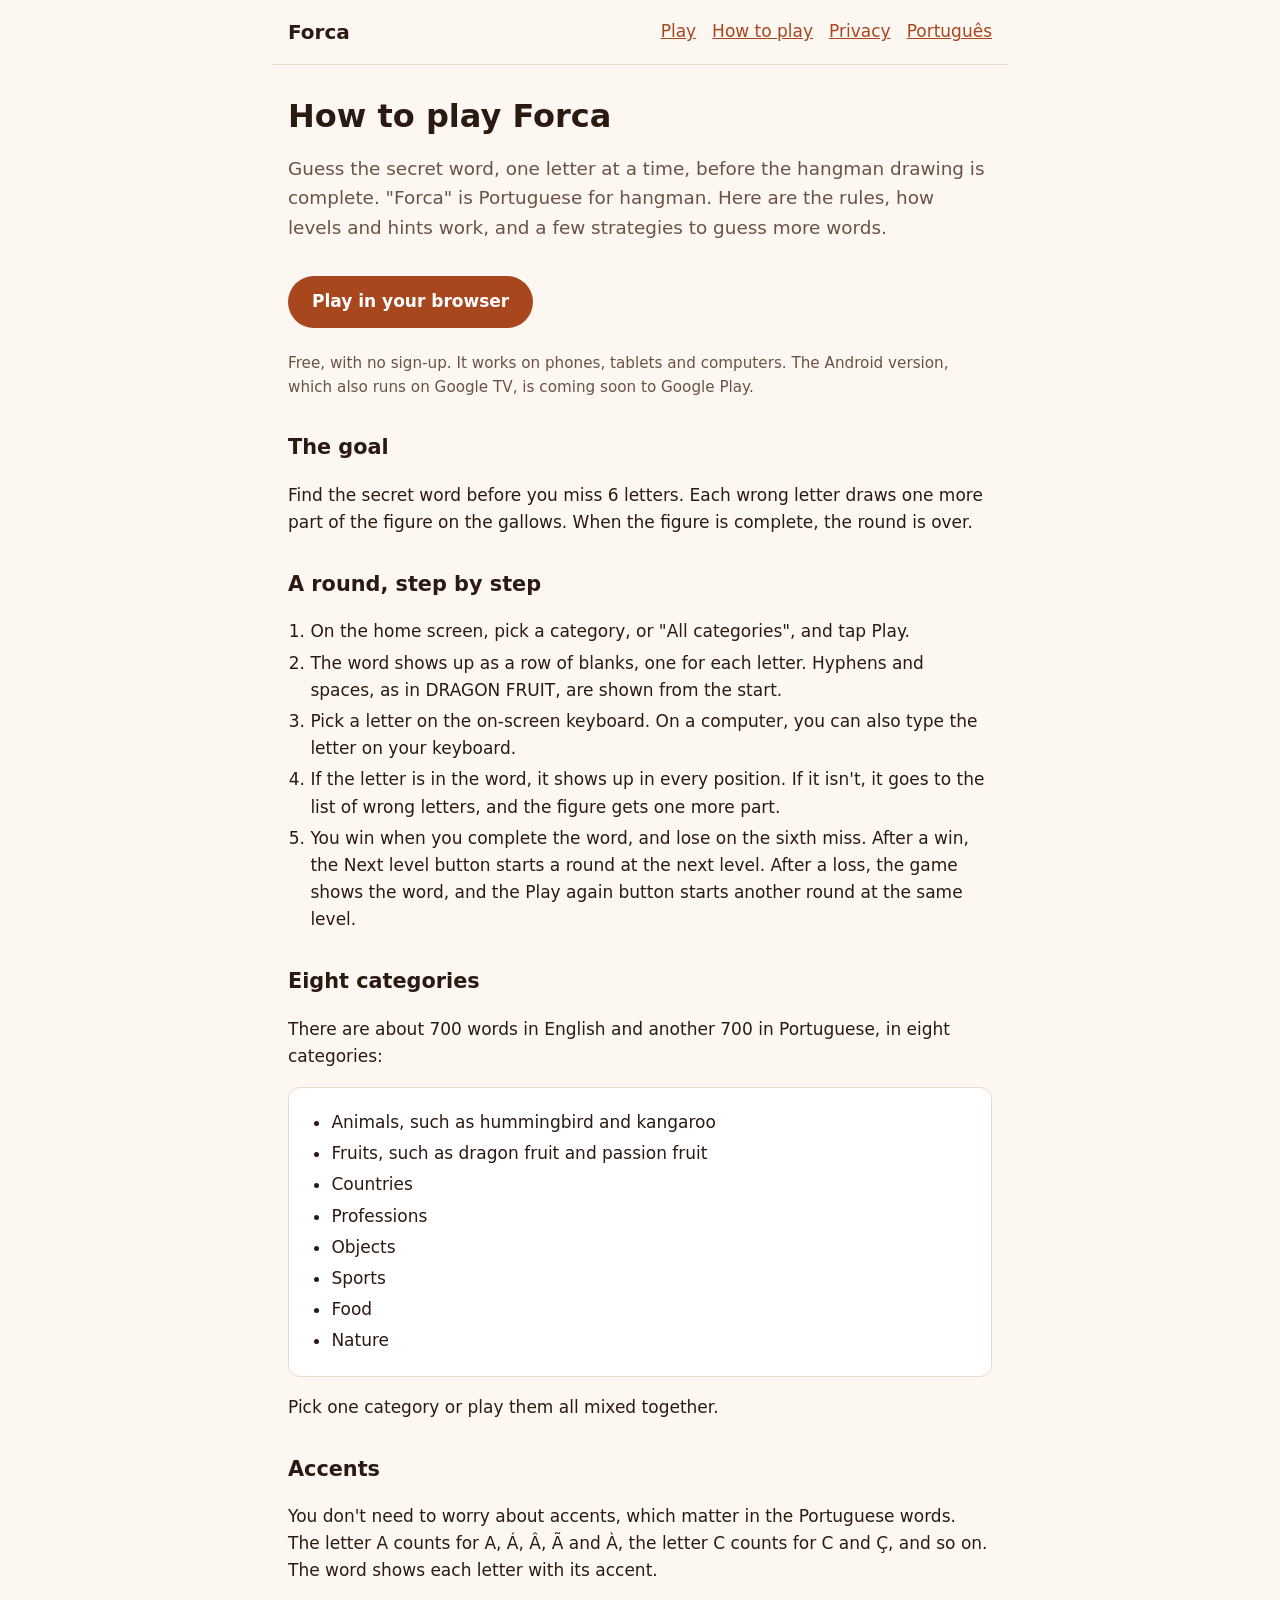
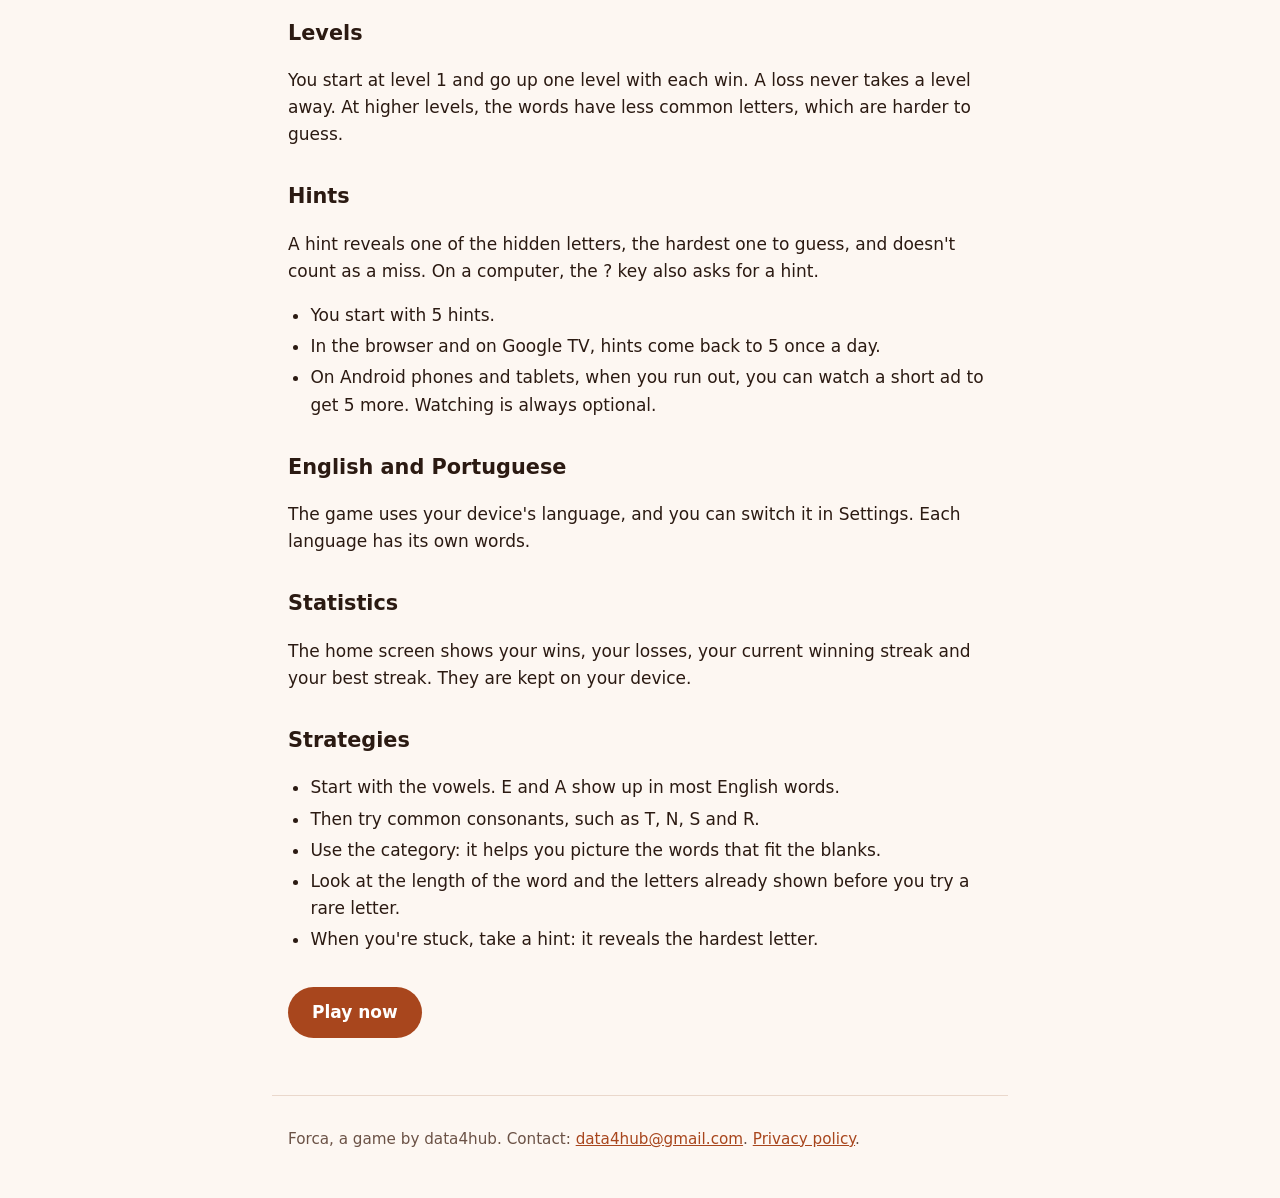
==== forca/en/how-to-play/index.html @ 8bf96749 "Publish the site" ====
<!doctype html>
<html lang="en">
<head>
  <meta charset="utf-8">
  <meta name="viewport" content="width=device-width, initial-scale=1">
  <title>How to play Forca: rules, levels and hints</title>
  <meta name="description" content="Forca is hangman in English and Portuguese, with levels and hints. The rules, the categories and strategies to guess more words. Play free in your browser, no sign-up.">
  <link rel="canonical" href="https://data4hub.github.io/forca/en/how-to-play/">
  <link rel="alternate" hreflang="pt-BR" href="https://data4hub.github.io/forca/como-jogar/">
  <link rel="alternate" hreflang="en" href="https://data4hub.github.io/forca/en/how-to-play/">
  <link rel="icon" type="image/png" href="/forca/favicon.png">
  <link rel="stylesheet" href="/forca/style.css">
  <meta name="google-adsense-account" content="ca-pub-9574134424764101">
</head>
<body>
  <header>
    <a class="brand" href="/forca/">Forca</a>
    <nav>
      <a href="/forca/">Play</a>
      <a href="/forca/en/how-to-play/" aria-current="page">How to play</a>
      <a href="/forca/privacidade/#en">Privacy</a>
      <a href="/forca/como-jogar/" hreflang="pt-BR" lang="pt-BR">Português</a>
    </nav>
  </header>
  <main>
    <h1>How to play Forca</h1>
    <p class="lead">Guess the secret word, one letter at a time, before the hangman drawing is complete. "Forca" is Portuguese for hangman. Here are the rules, how levels and hints work, and a few strategies to guess more words.</p>
    <a class="play" href="/forca/">Play in your browser</a>
    <p class="note">Free, with no sign-up. It works on phones, tablets and computers. The Android version, which also runs on Google TV, is coming soon to Google Play.</p>

    <h2>The goal</h2>
    <p>Find the secret word before you miss 6 letters. Each wrong letter draws one more part of the figure on the gallows. When the figure is complete, the round is over.</p>

    <h2>A round, step by step</h2>
    <ol>
      <li>On the home screen, pick a category, or "All categories", and tap Play.</li>
      <li>The word shows up as a row of blanks, one for each letter. Hyphens and spaces, as in DRAGON FRUIT, are shown from the start.</li>
      <li>Pick a letter on the on-screen keyboard. On a computer, you can also type the letter on your keyboard.</li>
      <li>If the letter is in the word, it shows up in every position. If it isn't, it goes to the list of wrong letters, and the figure gets one more part.</li>
      <li>You win when you complete the word, and lose on the sixth miss. After a win, the Next level button starts a round at the next level. After a loss, the game shows the word, and the Play again button starts another round at the same level.</li>
    </ol>

    <h2>Eight categories</h2>
    <p>There are about 700 words in English and another 700 in Portuguese, in eight categories:</p>
    <div class="card">
      <ul>
        <li>Animals, such as hummingbird and kangaroo</li>
        <li>Fruits, such as dragon fruit and passion fruit</li>
        <li>Countries</li>
        <li>Professions</li>
        <li>Objects</li>
        <li>Sports</li>
        <li>Food</li>
        <li>Nature</li>
      </ul>
    </div>
    <p>Pick one category or play them all mixed together.</p>

    <h2>Accents</h2>
    <p>You don't need to worry about accents, which matter in the Portuguese words. The letter A counts for A, Á, Â, Ã and À, the letter C counts for C and Ç, and so on. The word shows each letter with its accent.</p>

    <h2>Levels</h2>
    <p>You start at level 1 and go up one level with each win. A loss never takes a level away. At higher levels, the words have less common letters, which are harder to guess.</p>

    <h2>Hints</h2>
    <p>A hint reveals one of the hidden letters, the hardest one to guess, and doesn't count as a miss. On a computer, the ? key also asks for a hint.</p>
    <ul>
      <li>You start with 5 hints.</li>
      <li>In the browser and on Google TV, hints come back to 5 once a day.</li>
      <li>On Android phones and tablets, when you run out, you can watch a short ad to get 5 more. Watching is always optional.</li>
    </ul>

    <h2>English and Portuguese</h2>
    <p>The game uses your device's language, and you can switch it in Settings. Each language has its own words.</p>

    <h2>Statistics</h2>
    <p>The home screen shows your wins, your losses, your current winning streak and your best streak. They are kept on your device.</p>

    <h2>Strategies</h2>
    <ul>
      <li>Start with the vowels. E and A show up in most English words.</li>
      <li>Then try common consonants, such as T, N, S and R.</li>
      <li>Use the category: it helps you picture the words that fit the blanks.</li>
      <li>Look at the length of the word and the letters already shown before you try a rare letter.</li>
      <li>When you're stuck, take a hint: it reveals the hardest letter.</li>
    </ul>

    <p><a class="play" href="/forca/">Play now</a></p>
  </main>
  <footer>
    <p>Forca, a game by data4hub. Contact: <a href="mailto:data4hub@gmail.com">data4hub@gmail.com</a>. <a href="/forca/privacidade/#en">Privacy policy</a>.</p>
  </footer>
</body>
</html>
---- forca/style.css ----
/* The pages around the Forca web game: how to play and the privacy policy,
   in Portuguese and English, and the site's error page. */

:root {
  color-scheme: light dark;
  --bg: #fdf7f2;
  --surface: #ffffff;
  --text: #2b1a12;
  --muted: #6b5246;
  --accent: #a8461d;
  --accent-text: #ffffff;
  --border: #ead8cc;
}

@media (prefers-color-scheme: dark) {
  :root {
    --bg: #1e140f;
    --surface: #2a1d16;
    --text: #f6ebe4;
    --muted: #cdb4a6;
    --accent: #f08b5a;
    --accent-text: #2b1206;
    --border: #4a362b;
  }
}

* {
  box-sizing: border-box;
}

body {
  margin: 0;
  background: var(--bg);
  color: var(--text);
  font: 17px/1.6 system-ui, -apple-system, "Segoe UI", Roboto, sans-serif;
}

a {
  color: var(--accent);
}

header,
main,
footer {
  max-width: 46rem;
  margin: 0 auto;
  padding: 0 16px;
}

header {
  display: flex;
  flex-wrap: wrap;
  align-items: center;
  justify-content: space-between;
  gap: 8px 16px;
  padding-top: 16px;
  padding-bottom: 16px;
  border-bottom: 1px solid var(--border);
}

.brand {
  color: var(--text);
  font-weight: 700;
  font-size: 1.25rem;
  text-decoration: none;
}

nav {
  display: flex;
  flex-wrap: wrap;
  gap: 4px 16px;
}

main {
  padding-top: 8px;
  padding-bottom: 32px;
}

h1 {
  font-size: 2rem;
  line-height: 1.2;
  margin: 24px 0 8px;
}

h2 {
  font-size: 1.3rem;
  margin: 32px 0 8px;
}

.lead {
  font-size: 1.15rem;
  color: var(--muted);
}

.play {
  display: inline-block;
  margin: 16px 0 8px;
  padding: 12px 24px;
  border-radius: 999px;
  background: var(--accent);
  color: var(--accent-text);
  font-weight: 700;
  text-decoration: none;
}

.note {
  color: var(--muted);
  font-size: 0.95rem;
}

.card {
  background: var(--surface);
  border: 1px solid var(--border);
  border-radius: 12px;
  padding: 4px 20px;
  margin: 16px 0;
}

ul,
ol {
  padding-left: 1.4rem;
}

li + li {
  margin-top: 4px;
}

footer {
  padding-top: 16px;
  padding-bottom: 32px;
  border-top: 1px solid var(--border);
  color: var(--muted);
  font-size: 0.95rem;
}

.policy + .policy {
  margin-top: 48px;
  padding-top: 8px;
  border-top: 1px solid var(--border);
}

.policy p,
.policy li {
  overflow-wrap: anywhere;
}
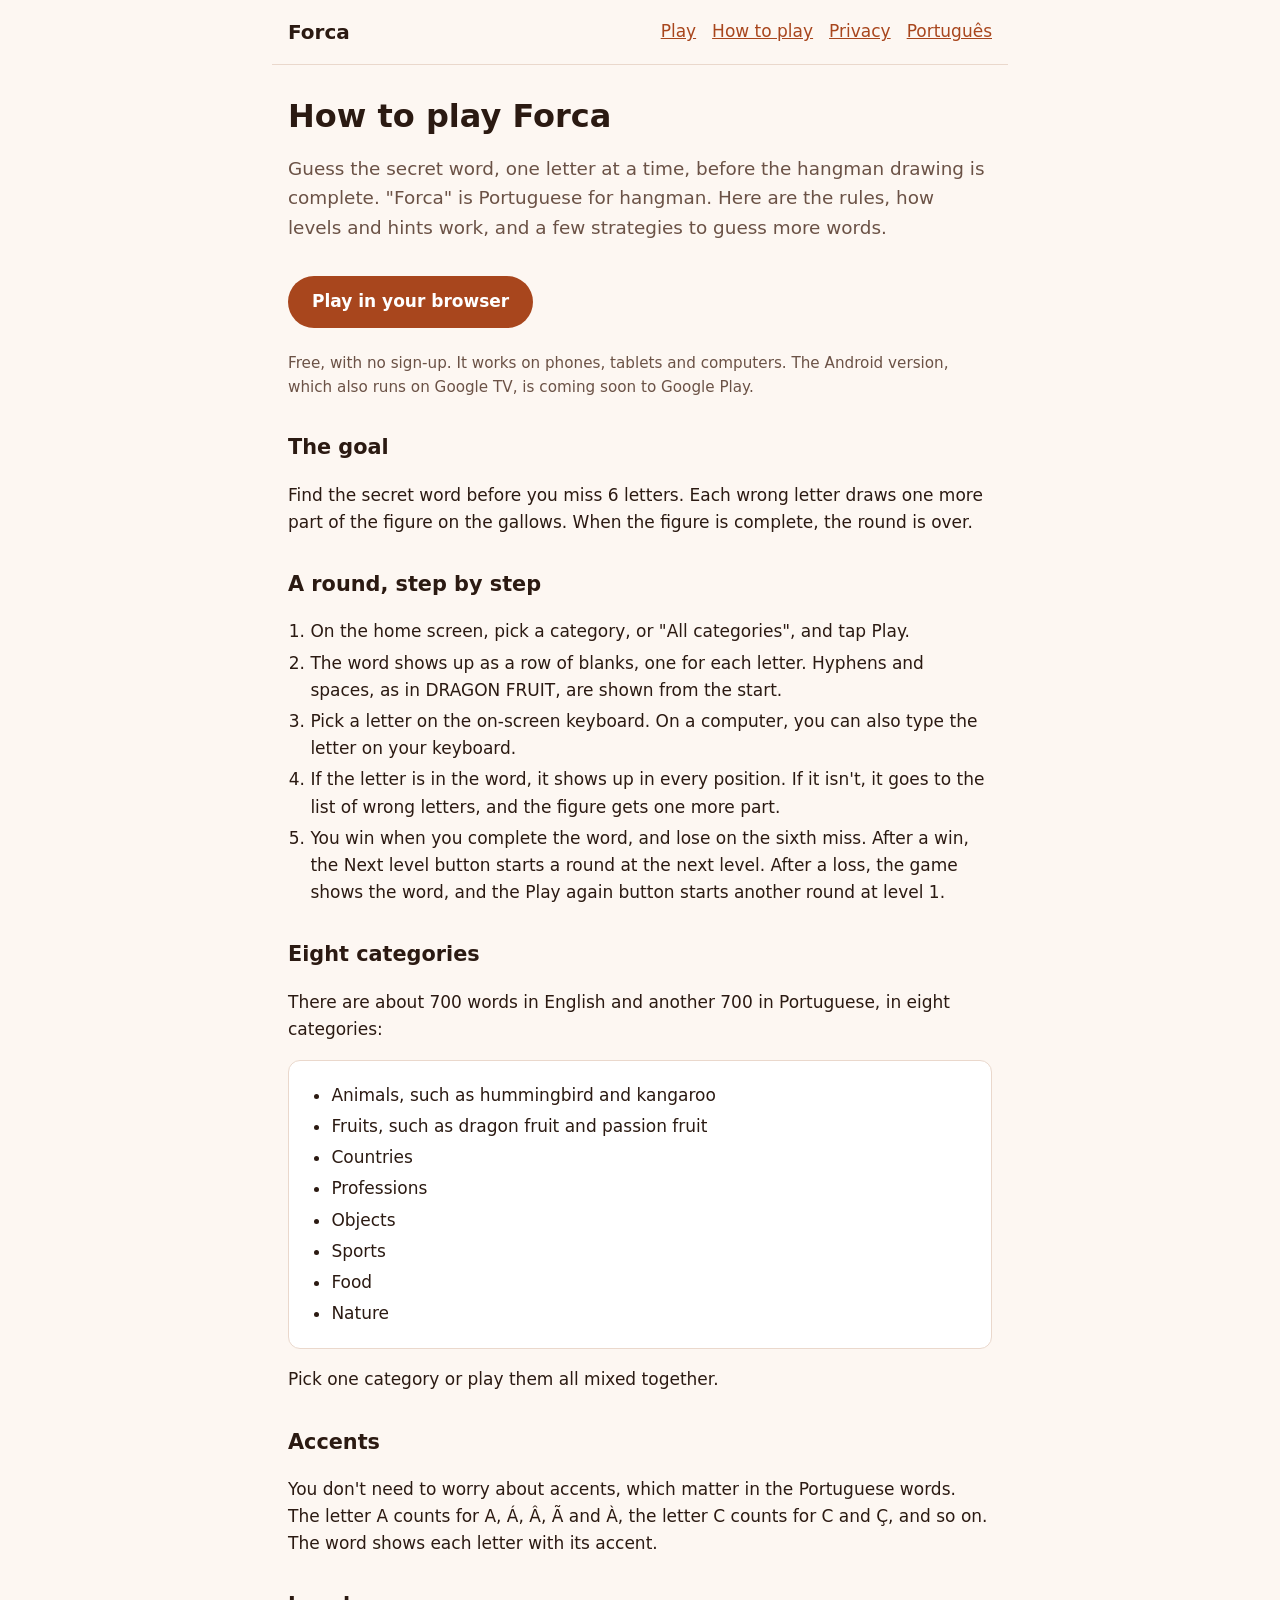
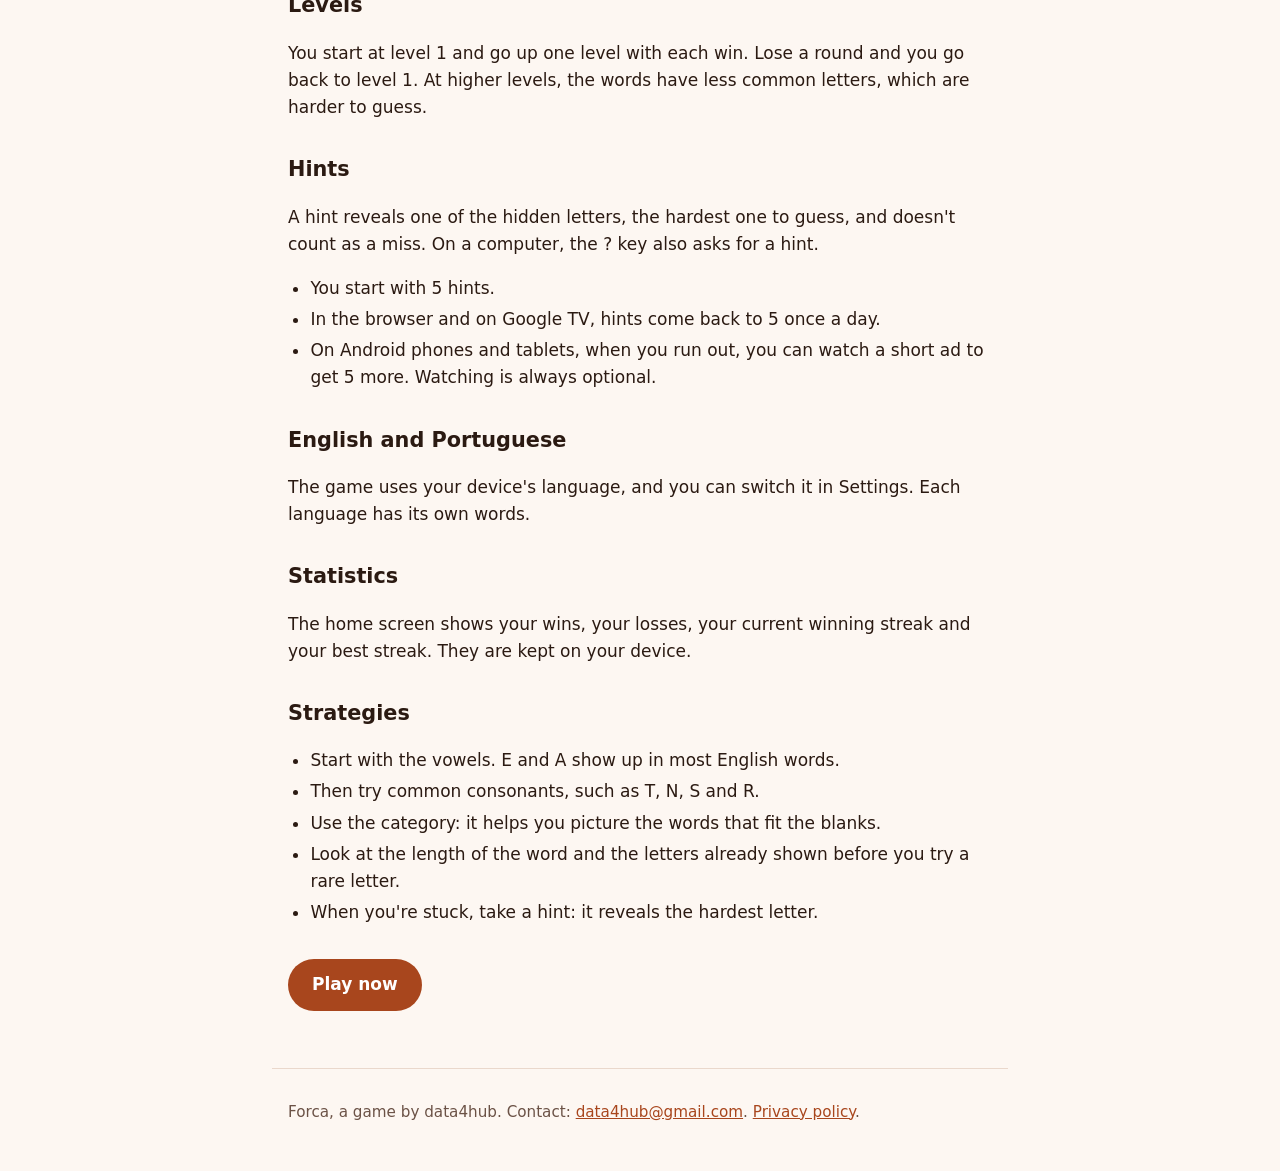
==== commit 21d17337: "Publish the site" ====
--- a/forca/en/how-to-play/index.html
+++ b/forca/en/how-to-play/index.html
@@ -37,7 +37,7 @@
       <li>The word shows up as a row of blanks, one for each letter. Hyphens and spaces, as in DRAGON FRUIT, are shown from the start.</li>
       <li>Pick a letter on the on-screen keyboard. On a computer, you can also type the letter on your keyboard.</li>
       <li>If the letter is in the word, it shows up in every position. If it isn't, it goes to the list of wrong letters, and the figure gets one more part.</li>
-      <li>You win when you complete the word, and lose on the sixth miss. After a win, the Next level button starts a round at the next level. After a loss, the game shows the word, and the Play again button starts another round at the same level.</li>
+      <li>You win when you complete the word, and lose on the sixth miss. After a win, the Next level button starts a round at the next level. After a loss, the game shows the word, and the Play again button starts another round at level 1.</li>
     </ol>
 
     <h2>Eight categories</h2>
@@ -60,7 +60,7 @@
     <p>You don't need to worry about accents, which matter in the Portuguese words. The letter A counts for A, Á, Â, Ã and À, the letter C counts for C and Ç, and so on. The word shows each letter with its accent.</p>
 
     <h2>Levels</h2>
-    <p>You start at level 1 and go up one level with each win. A loss never takes a level away. At higher levels, the words have less common letters, which are harder to guess.</p>
+    <p>You start at level 1 and go up one level with each win. Lose a round and you go back to level 1. At higher levels, the words have less common letters, which are harder to guess.</p>
 
     <h2>Hints</h2>
     <p>A hint reveals one of the hidden letters, the hardest one to guess, and doesn't count as a miss. On a computer, the ? key also asks for a hint.</p>
